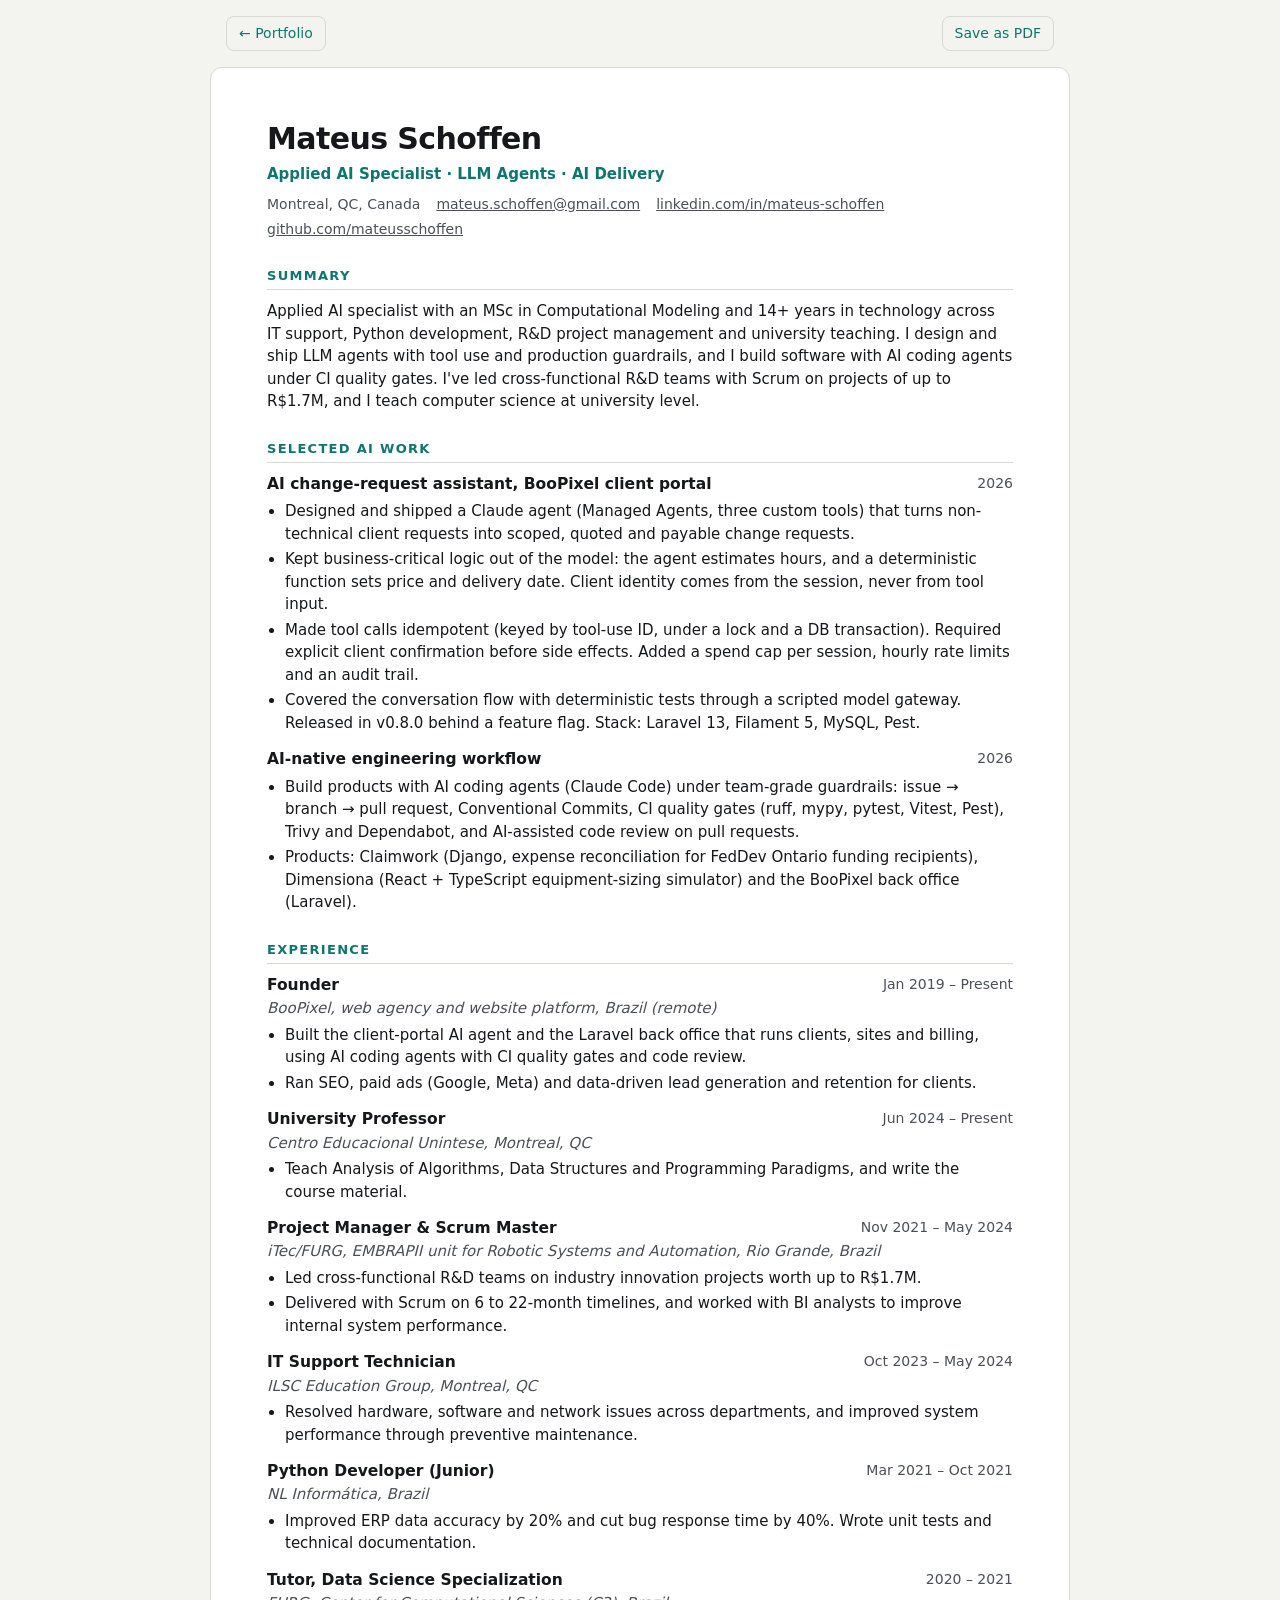
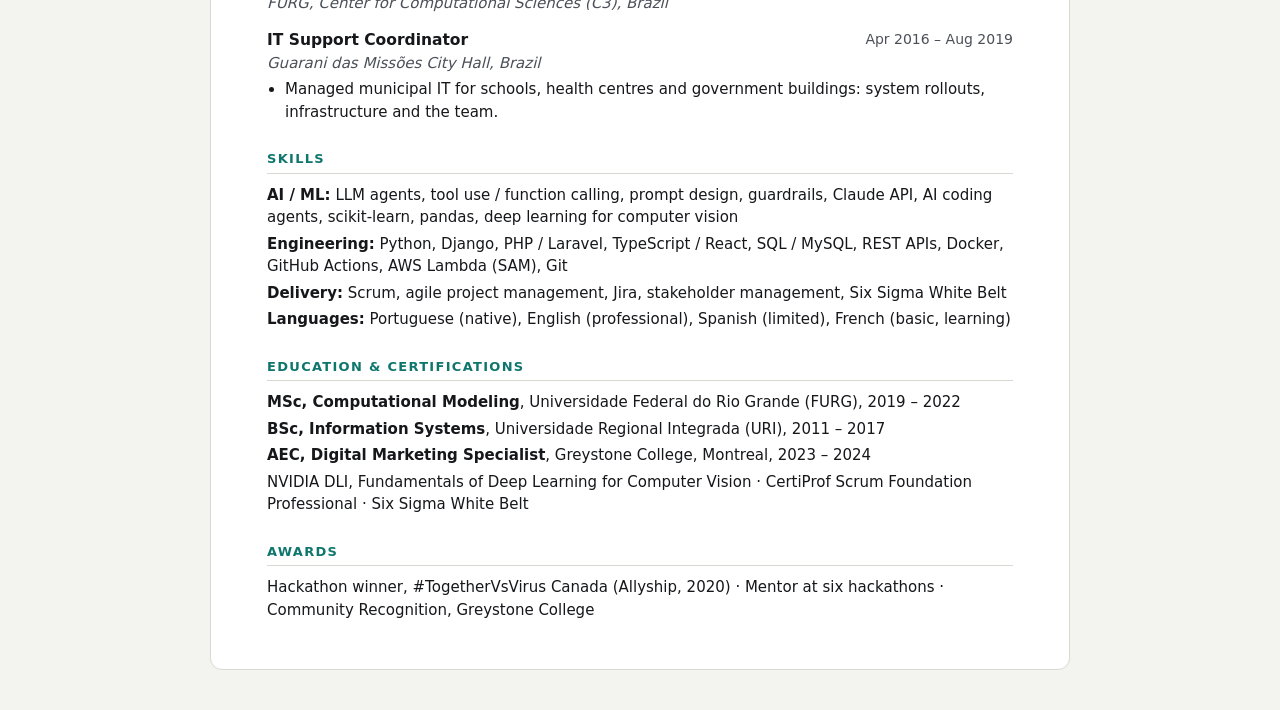
==== site/resume.html @ 9888b484 "feat(site): add applied AI portfolio site and résumé page Co-Authored-By: Claude Opus 5.5 <noreply@a" ====
<!doctype html>
<html lang="en">
  <head>
    <meta charset="utf-8" />
    <meta name="viewport" content="width=device-width, initial-scale=1" />
    <title>Mateus Schoffen — Résumé</title>
    <meta name="description" content="Résumé of Mateus Schoffen, Applied AI specialist in Montreal, QC." />
    <link rel="icon" href="favicon.svg" type="image/svg+xml" />
    <style>
      :root {
        --text: #16171a;
        --muted: #4b5058;
        --rule: #d9d9d3;
        --accent: #0f766e;
        --bg: #ffffff;
        --page: #f3f3ef;
        color-scheme: light;
      }
      @media (prefers-color-scheme: dark) {
        :root:not([data-theme="light"]) {
          --text: #eceef2;
          --muted: #a6acb7;
          --rule: #2a2f37;
          --accent: #2dd4bf;
          --bg: #15181d;
          --page: #0d0f12;
          color-scheme: dark;
        }
      }
      :root[data-theme="dark"] {
        --text: #eceef2;
        --muted: #a6acb7;
        --rule: #2a2f37;
        --accent: #2dd4bf;
        --bg: #15181d;
        --page: #0d0f12;
        color-scheme: dark;
      }
      * { box-sizing: border-box; }
      body {
        margin: 0;
        background: var(--page);
        color: var(--text);
        font: 15px/1.5 "Segoe UI", system-ui, -apple-system, Roboto, Arial, sans-serif;
      }
      .bar {
        max-width: 860px;
        margin: 0 auto;
        padding: 16px;
        display: flex;
        justify-content: space-between;
        gap: 12px;
        font-size: 14px;
      }
      .bar a, .bar button {
        color: var(--accent);
        background: none;
        border: 1px solid var(--rule);
        border-radius: 8px;
        padding: 6px 12px;
        font: inherit;
        cursor: pointer;
        text-decoration: none;
      }
      .page {
        max-width: 860px;
        margin: 0 auto 40px;
        background: var(--bg);
        padding: 40px 24px;
        border: 1px solid var(--rule);
        border-radius: 12px;
      }
      @media (min-width: 720px) { .page { padding: 48px 56px; } }
      h1 { font-size: 30px; margin: 0; letter-spacing: -0.02em; }
      .title { color: var(--accent); font-weight: 600; margin: 2px 0 8px; }
      .contact { color: var(--muted); font-size: 14px; display: flex; flex-wrap: wrap; gap: 4px 16px; padding: 0; margin: 0; list-style: none; }
      .contact a { color: inherit; }
      h2 {
        font-size: 13px;
        text-transform: uppercase;
        letter-spacing: 0.1em;
        color: var(--accent);
        border-bottom: 1px solid var(--rule);
        padding-bottom: 4px;
        margin: 26px 0 10px;
      }
      p { margin: 0 0 8px; }
      .job { margin-bottom: 14px; }
      .job-head { display: flex; flex-wrap: wrap; justify-content: space-between; gap: 0 12px; }
      .job-head b { font-size: 15.5px; }
      .job-head span { color: var(--muted); font-size: 14px; white-space: nowrap; }
      .org { color: var(--muted); font-style: italic; margin: 0 0 4px; }
      ul.b { margin: 4px 0 0; padding-left: 18px; }
      ul.b li { margin-bottom: 3px; }
      .skills { display: grid; gap: 4px; }
      .skills b { font-weight: 600; }
      @media print {
        @page { size: Letter; margin: 14mm 14mm; }
        :root { --text: #000; --muted: #333; --rule: #bbb; --accent: #0b5f58; --bg: #fff; --page: #fff; }
        body { font-size: 10.5pt; }
        .bar { display: none; }
        .page { border: 0; padding: 0; margin: 0; max-width: none; }
        h2 { margin-top: 14px; }
        .job { break-inside: avoid; margin-bottom: 9px; }
        a { color: inherit; text-decoration: none; }
      }
    </style>
  </head>
  <body>
    <div class="bar">
      <a href="./">← Portfolio</a>
      <button type="button" onclick="window.print()">Save as PDF</button>
    </div>

    <main class="page">
      <header>
        <h1>Mateus Schoffen</h1>
        <p class="title">Applied AI Specialist · LLM Agents · AI Delivery</p>
        <ul class="contact">
          <li>Montreal, QC, Canada</li>
          <li><a href="mailto:mateus.schoffen@gmail.com">mateus.schoffen@gmail.com</a></li>
          <li><a href="https://www.linkedin.com/in/mateus-schoffen">linkedin.com/in/mateus-schoffen</a></li>
          <li><a href="https://github.com/mateusschoffen">github.com/mateusschoffen</a></li>
        </ul>
      </header>

      <h2>Summary</h2>
      <p>
        Applied AI specialist with an MSc in Computational Modeling and 14+ years in technology across IT support,
        Python development, R&amp;D project management and university teaching. I design and ship LLM agents with tool
        use and production guardrails, and I build software with AI coding agents under CI quality gates. I've led cross-functional
        R&amp;D teams with Scrum on projects of up to R$1.7M, and I teach computer science at university level.
      </p>

      <h2>Selected AI work</h2>
      <div class="job">
        <div class="job-head"><b>AI change-request assistant, BooPixel client portal</b><span>2026</span></div>
        <ul class="b">
          <li>Designed and shipped a Claude agent (Managed Agents, three custom tools) that turns non-technical client requests into scoped, quoted and payable change requests.</li>
          <li>Kept business-critical logic out of the model: the agent estimates hours, and a deterministic function sets price and delivery date. Client identity comes from the session, never from tool input.</li>
          <li>Made tool calls idempotent (keyed by tool-use ID, under a lock and a DB transaction). Required explicit client confirmation before side effects. Added a spend cap per session, hourly rate limits and an audit trail.</li>
          <li>Covered the conversation flow with deterministic tests through a scripted model gateway. Released in v0.8.0 behind a feature flag. Stack: Laravel 13, Filament 5, MySQL, Pest.</li>
        </ul>
      </div>
      <div class="job">
        <div class="job-head"><b>AI-native engineering workflow</b><span>2026</span></div>
        <ul class="b">
          <li>Build products with AI coding agents (Claude Code) under team-grade guardrails: issue → branch → pull request, Conventional Commits, CI quality gates (ruff, mypy, pytest, Vitest, Pest), Trivy and Dependabot, and AI-assisted code review on pull requests.</li>
          <li>Products: Claimwork (Django, expense reconciliation for FedDev Ontario funding recipients), Dimensiona (React + TypeScript equipment-sizing simulator) and the BooPixel back office (Laravel).</li>
        </ul>
      </div>

      <h2>Experience</h2>
      <div class="job">
        <div class="job-head"><b>Founder</b><span>Jan 2019 – Present</span></div>
        <p class="org">BooPixel, web agency and website platform, Brazil (remote)</p>
        <ul class="b">
          <li>Built the client-portal AI agent and the Laravel back office that runs clients, sites and billing, using AI coding agents with CI quality gates and code review.</li>
          <li>Ran SEO, paid ads (Google, Meta) and data-driven lead generation and retention for clients.</li>
        </ul>
      </div>
      <div class="job">
        <div class="job-head"><b>University Professor</b><span>Jun 2024 – Present</span></div>
        <p class="org">Centro Educacional Unintese, Montreal, QC</p>
        <ul class="b">
          <li>Teach Analysis of Algorithms, Data Structures and Programming Paradigms, and write the course material.</li>
        </ul>
      </div>
      <div class="job">
        <div class="job-head"><b>Project Manager &amp; Scrum Master</b><span>Nov 2021 – May 2024</span></div>
        <p class="org">iTec/FURG, EMBRAPII unit for Robotic Systems and Automation, Rio Grande, Brazil</p>
        <ul class="b">
          <li>Led cross-functional R&amp;D teams on industry innovation projects worth up to R$1.7M.</li>
          <li>Delivered with Scrum on 6 to 22-month timelines, and worked with BI analysts to improve internal system performance.</li>
        </ul>
      </div>
      <div class="job">
        <div class="job-head"><b>IT Support Technician</b><span>Oct 2023 – May 2024</span></div>
        <p class="org">ILSC Education Group, Montreal, QC</p>
        <ul class="b">
          <li>Resolved hardware, software and network issues across departments, and improved system performance through preventive maintenance.</li>
        </ul>
      </div>
      <div class="job">
        <div class="job-head"><b>Python Developer (Junior)</b><span>Mar 2021 – Oct 2021</span></div>
        <p class="org">NL Informática, Brazil</p>
        <ul class="b">
          <li>Improved ERP data accuracy by 20% and cut bug response time by 40%. Wrote unit tests and technical documentation.</li>
        </ul>
      </div>
      <div class="job">
        <div class="job-head"><b>Tutor, Data Science Specialization</b><span>2020 – 2021</span></div>
        <p class="org">FURG, Center for Computational Sciences (C3), Brazil</p>
      </div>
      <div class="job">
        <div class="job-head"><b>IT Support Coordinator</b><span>Apr 2016 – Aug 2019</span></div>
        <p class="org">Guarani das Missões City Hall, Brazil</p>
        <ul class="b">
          <li>Managed municipal IT for schools, health centres and government buildings: system rollouts, infrastructure and the team.</li>
        </ul>
      </div>

      <h2>Skills</h2>
      <div class="skills">
        <div><b>AI / ML:</b> LLM agents, tool use / function calling, prompt design, guardrails, Claude API, AI coding agents, scikit-learn, pandas, deep learning for computer vision</div>
        <div><b>Engineering:</b> Python, Django, PHP / Laravel, TypeScript / React, SQL / MySQL, REST APIs, Docker, GitHub Actions, AWS Lambda (SAM), Git</div>
        <div><b>Delivery:</b> Scrum, agile project management, Jira, stakeholder management, Six Sigma White Belt</div>
        <div><b>Languages:</b> Portuguese (native), English (professional), Spanish (limited), French (basic, learning)</div>
      </div>

      <h2>Education &amp; certifications</h2>
      <div class="skills">
        <div><b>MSc, Computational Modeling</b>, Universidade Federal do Rio Grande (FURG), 2019 – 2022</div>
        <div><b>BSc, Information Systems</b>, Universidade Regional Integrada (URI), 2011 – 2017</div>
        <div><b>AEC, Digital Marketing Specialist</b>, Greystone College, Montreal, 2023 – 2024</div>
        <div>NVIDIA DLI, Fundamentals of Deep Learning for Computer Vision · CertiProf Scrum Foundation Professional · Six Sigma White Belt</div>
      </div>

      <h2>Awards</h2>
      <div class="skills">
        <div>Hackathon winner, #TogetherVsVirus Canada (Allyship, 2020) · Mentor at six hackathons · Community Recognition, Greystone College</div>
      </div>
    </main>
    <script>
      try {
        var t = localStorage.getItem("theme");
        if (t === "light" || t === "dark") document.documentElement.dataset.theme = t;
      } catch (e) {}
    </script>
  </body>
</html>
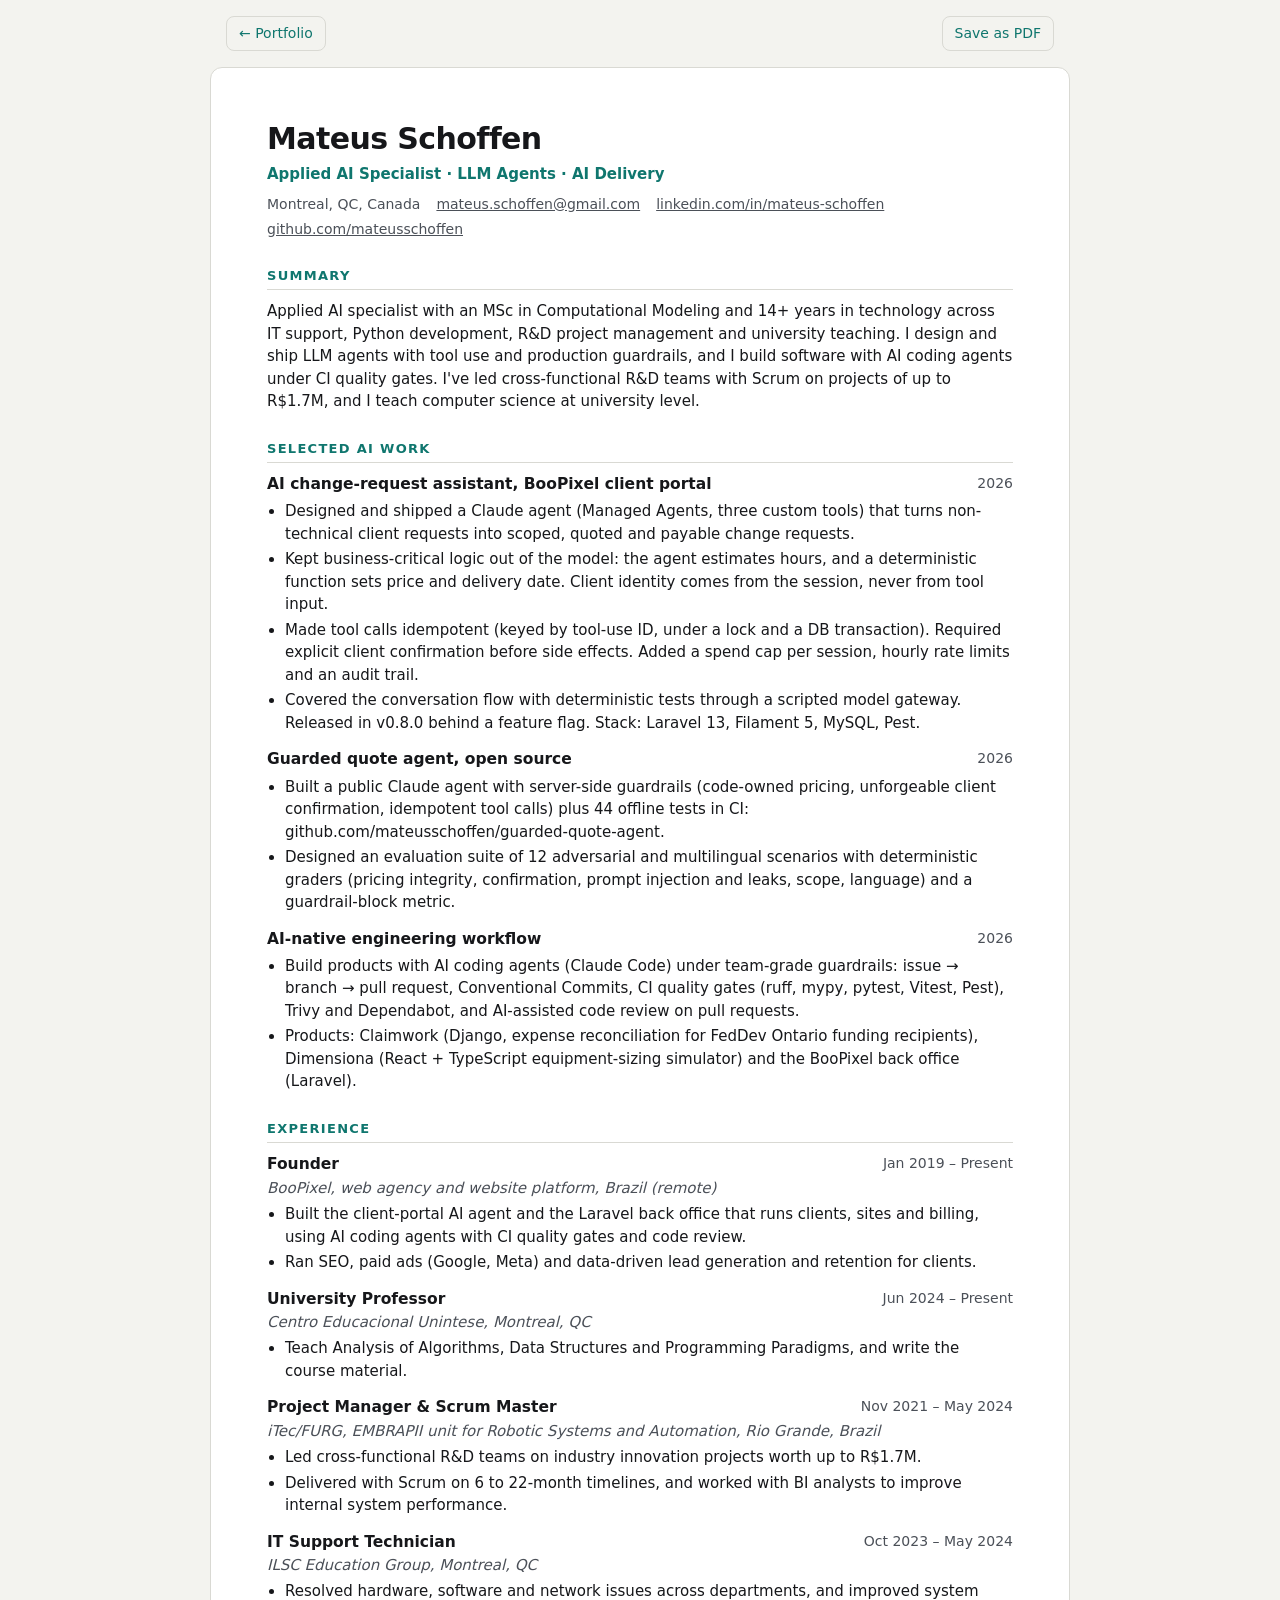
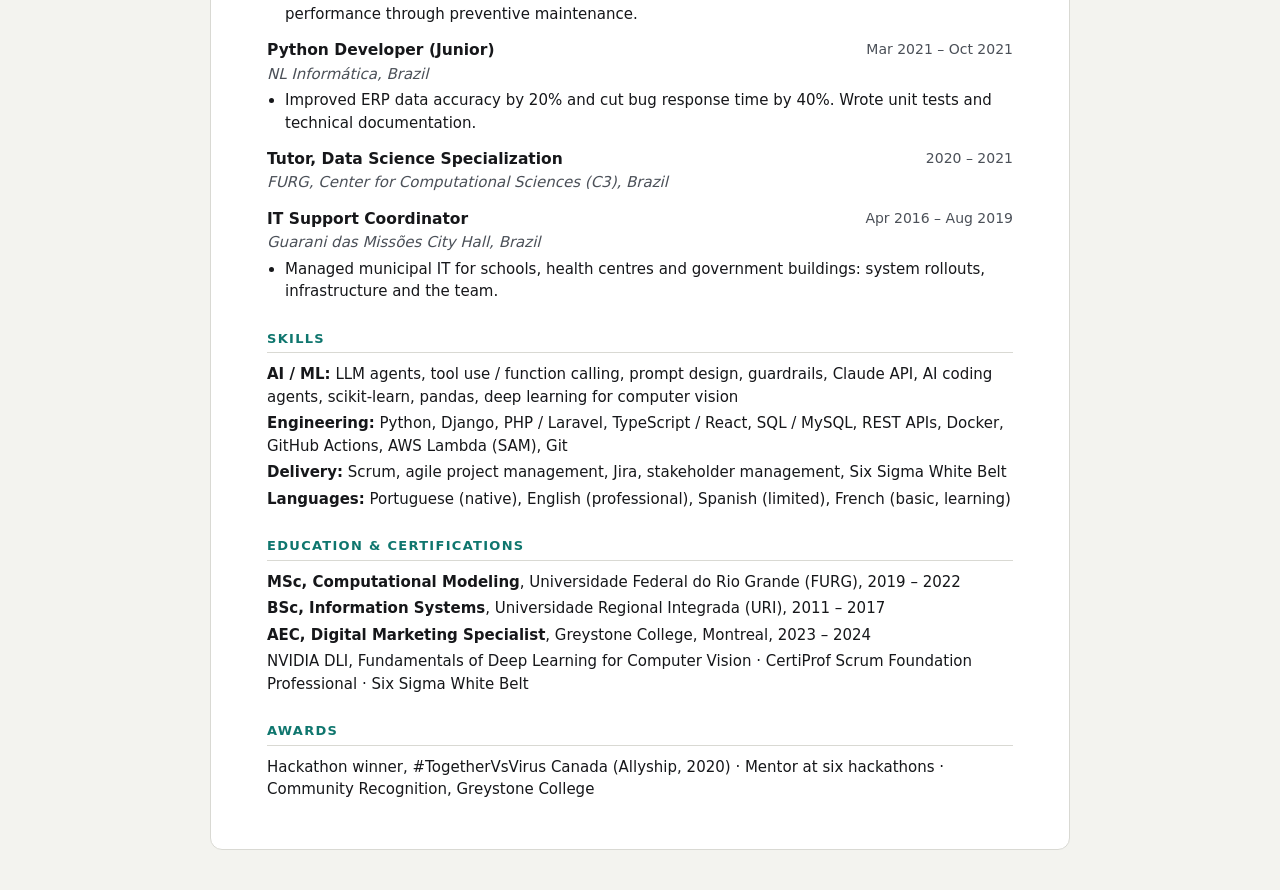
==== commit ec6fd008: "feat(site): feature the open-source guarded quote agent Co-Authored-By: Claude Opus 5.5 <noreply@ant" ====
--- a/site/resume.html
+++ b/site/resume.html
@@ -143,6 +143,13 @@
         </ul>
       </div>
       <div class="job">
+        <div class="job-head"><b>Guarded quote agent, open source</b><span>2026</span></div>
+        <ul class="b">
+          <li>Built a public Claude agent with server-side guardrails (code-owned pricing, unforgeable client confirmation, idempotent tool calls) plus 44 offline tests in CI: github.com/mateusschoffen/guarded-quote-agent.</li>
+          <li>Designed an evaluation suite of 12 adversarial and multilingual scenarios with deterministic graders (pricing integrity, confirmation, prompt injection and leaks, scope, language) and a guardrail-block metric.</li>
+        </ul>
+      </div>
+      <div class="job">
         <div class="job-head"><b>AI-native engineering workflow</b><span>2026</span></div>
         <ul class="b">
           <li>Build products with AI coding agents (Claude Code) under team-grade guardrails: issue → branch → pull request, Conventional Commits, CI quality gates (ruff, mypy, pytest, Vitest, Pest), Trivy and Dependabot, and AI-assisted code review on pull requests.</li>
